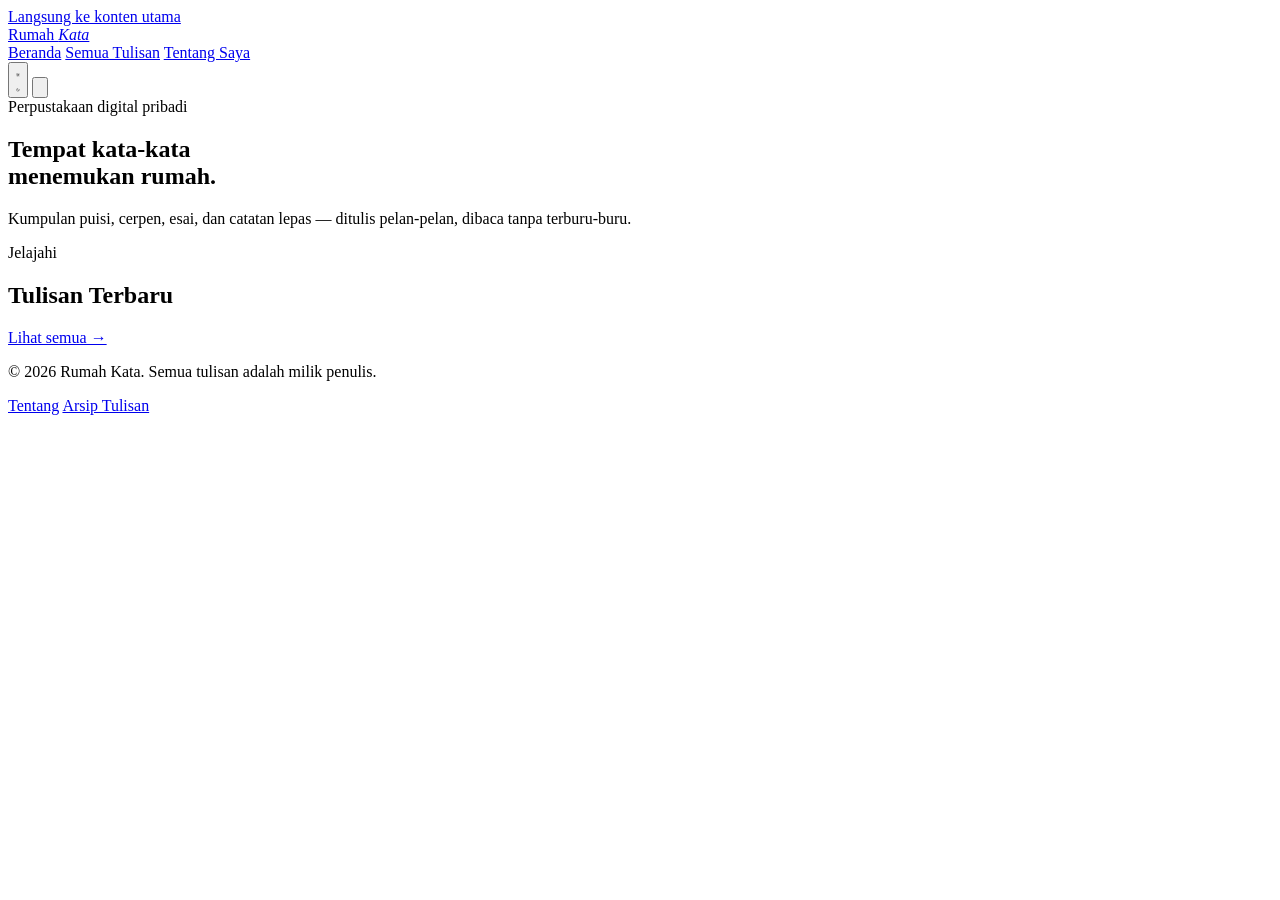
==== index.html @ af48ed01 "Add files via upload" ====
<!DOCTYPE html>
<html lang="id">
<head>
<meta charset="UTF-8" />
<meta name="viewport" content="width=device-width, initial-scale=1.0" />
<title>Rumah Kata — Tempat kata-kata menemukan rumah</title>
<meta name="description" content="Perpustakaan digital pribadi berisi puisi, cerpen, esai, opini, dan catatan lepas. Tempat yang tenang untuk membaca dan menyimpan tulisan." />
<link rel="canonical" href="https://rumahkata.example.com/index.html" />

<!-- Open Graph -->
<meta property="og:type" content="website" />
<meta property="og:title" content="Rumah Kata — Tempat kata-kata menemukan rumah" />
<meta property="og:description" content="Perpustakaan digital pribadi berisi puisi, cerpen, esai, opini, dan catatan lepas." />
<meta property="og:url" content="https://rumahkata.example.com/index.html" />
<meta property="og:image" content="images/og-cover.jpg" />

<!-- Twitter Card -->
<meta name="twitter:card" content="summary_large_image" />
<meta name="twitter:title" content="Rumah Kata — Tempat kata-kata menemukan rumah" />
<meta name="twitter:description" content="Perpustakaan digital pribadi berisi puisi, cerpen, esai, opini, dan catatan lepas." />
<meta name="twitter:image" content="images/og-cover.jpg" />

<link rel="icon" href="data:image/svg+xml,<svg xmlns=%22http://www.w3.org/2000/svg%22 viewBox=%220 0 100 100%22><text y=%22.9em%22 font-size=%2290%22>🏡</text></svg>" />

<link rel="preconnect" href="https://fonts.googleapis.com" />
<link rel="preconnect" href="https://fonts.gstatic.com" crossorigin />
<link href="https://fonts.googleapis.com/css2?family=Playfair+Display:wght@500;600;700&family=Inter:wght@400;500;600&display=swap" rel="stylesheet" />

<link rel="stylesheet" href="css/style.css" />
<link rel="stylesheet" href="css/responsive.css" />
</head>
<body>
<a class="skip-link" href="#main-content">Langsung ke konten utama</a>

<header class="site-header">
  <div class="header-inner">
    <a class="brand" href="index.html">
      <span class="brand-mark">Rumah <em>Kata</em></span>
    </a>

    <nav class="main-nav" data-main-nav aria-label="Navigasi utama">
      <a href="index.html" aria-current="page">Beranda</a>
      <a href="posts.html">Semua Tulisan</a>
      <a href="about.html">Tentang Saya</a>
    </nav>

    <div class="header-actions">
      <button class="theme-toggle" data-theme-toggle type="button" aria-label="Ganti mode terang/gelap">
        <svg class="icon-sun" viewBox="0 0 24 24" fill="none" stroke="currentColor" stroke-width="2" stroke-linecap="round"><circle cx="12" cy="12" r="4"/><path d="M12 2v2M12 20v2M4.93 4.93l1.41 1.41M17.66 17.66l1.41 1.41M2 12h2M20 12h2M6.34 17.66l-1.41 1.41M19.07 4.93l-1.41 1.41"/></svg>
        <svg class="icon-moon" viewBox="0 0 24 24" fill="none" stroke="currentColor" stroke-width="2" stroke-linecap="round" stroke-linejoin="round"><path d="M21 12.79A9 9 0 1 1 11.21 3 7 7 0 0 0 21 12.79z"/></svg>
      </button>
      <button class="nav-toggle" data-nav-toggle type="button" aria-label="Buka menu" aria-expanded="false" aria-controls="main-nav">
        <svg viewBox="0 0 24 24" fill="none" stroke="currentColor" stroke-width="2" stroke-linecap="round"><path d="M3 6h18M3 12h18M3 18h18"/></svg>
      </button>
    </div>
  </div>
</header>

<main id="main-content">
  <section class="hero">
    <div class="container">
      <span class="hero-eyebrow">Perpustakaan digital pribadi</span>
      <h1>Tempat kata-kata<br />menemukan <span class="accent-word">rumah</span>.</h1>
      <p class="hero-tagline">Kumpulan puisi, cerpen, esai, dan catatan lepas — ditulis pelan-pelan, dibaca tanpa terburu-buru.</p>
      <div class="hero-scroll-cue" aria-hidden="true">
        <span>Jelajahi</span>
        <span class="line"></span>
      </div>
    </div>
  </section>

  <section class="container">
    <div class="section-heading">
      <h2>Tulisan Terbaru</h2>
      <a class="view-all" href="posts.html">Lihat semua &rarr;</a>
    </div>
    <div class="post-grid" data-latest-posts aria-live="polite">
      <!-- Diisi oleh app.js -->
    </div>
  </section>
</main>

<footer class="site-footer">
  <div class="container footer-inner">
    <p class="footer-note">&copy; 2026 Rumah Kata. Semua tulisan adalah milik penulis.</p>
    <div class="footer-links">
      <a href="about.html">Tentang</a>
      <a href="posts.html">Arsip Tulisan</a>
    </div>
  </div>
</footer>

<script src="js/darkmode.js"></script>
<script src="js/utils.js"></script>
<script src="js/app.js"></script>
</body>
</html>
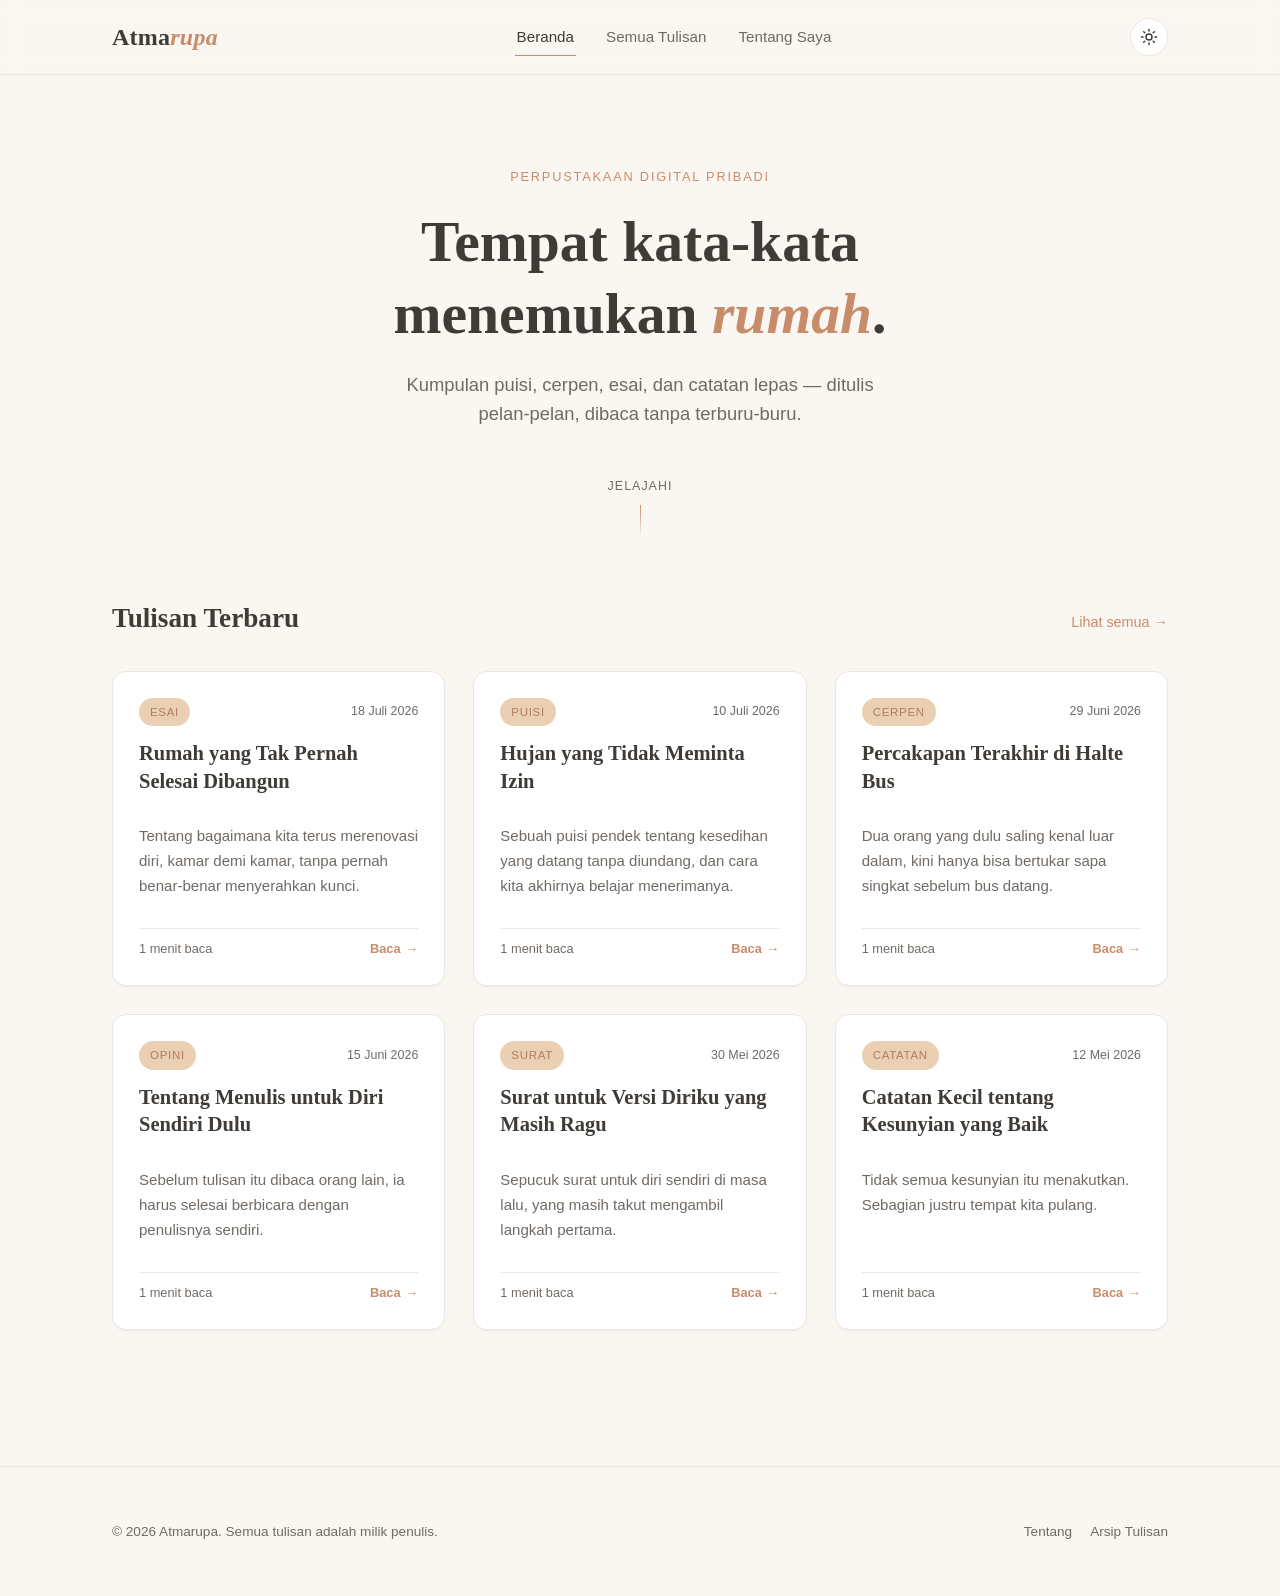
==== commit ea4ba220: "modified:   about.html 	modified:   article.html 	modified:   index.html 	modified:   posts.html" ====
--- a/index.html
+++ b/index.html
@@ -3,20 +3,20 @@
 <head>
 <meta charset="UTF-8" />
 <meta name="viewport" content="width=device-width, initial-scale=1.0" />
-<title>Rumah Kata — Tempat kata-kata menemukan rumah</title>
+<title>Atmarupa — Tempat kata-kata menemukan rumah</title>
 <meta name="description" content="Perpustakaan digital pribadi berisi puisi, cerpen, esai, opini, dan catatan lepas. Tempat yang tenang untuk membaca dan menyimpan tulisan." />
 <link rel="canonical" href="https://rumahkata.example.com/index.html" />
 
 <!-- Open Graph -->
 <meta property="og:type" content="website" />
-<meta property="og:title" content="Rumah Kata — Tempat kata-kata menemukan rumah" />
+<meta property="og:title" content="Atmarupa — Tempat kata-kata menemukan rumah" />
 <meta property="og:description" content="Perpustakaan digital pribadi berisi puisi, cerpen, esai, opini, dan catatan lepas." />
 <meta property="og:url" content="https://rumahkata.example.com/index.html" />
 <meta property="og:image" content="images/og-cover.jpg" />
 
 <!-- Twitter Card -->
 <meta name="twitter:card" content="summary_large_image" />
-<meta name="twitter:title" content="Rumah Kata — Tempat kata-kata menemukan rumah" />
+<meta name="twitter:title" content="Atmarupa — Tempat kata-kata menemukan rumah" />
 <meta name="twitter:description" content="Perpustakaan digital pribadi berisi puisi, cerpen, esai, opini, dan catatan lepas." />
 <meta name="twitter:image" content="images/og-cover.jpg" />
 
@@ -35,7 +35,7 @@
 <header class="site-header">
   <div class="header-inner">
     <a class="brand" href="index.html">
-      <span class="brand-mark">Rumah <em>Kata</em></span>
+      <span class="brand-mark">Atma<em>rupa</em></span>
     </a>
 
     <nav class="main-nav" data-main-nav aria-label="Navigasi utama">
@@ -82,7 +82,7 @@
 
 <footer class="site-footer">
   <div class="container footer-inner">
-    <p class="footer-note">&copy; 2026 Rumah Kata. Semua tulisan adalah milik penulis.</p>
+    <p class="footer-note">&copy; 2026 Atmarupa. Semua tulisan adalah milik penulis.</p>
     <div class="footer-links">
       <a href="about.html">Tentang</a>
       <a href="posts.html">Arsip Tulisan</a>
--- a/css/style.css
+++ b/css/style.css
@@ -0,0 +1,746 @@
+/* ==========================================================================
+   Rumah Kata — Perpustakaan digital pribadi
+   style.css — variabel global, layout dasar, komponen bersama
+   ========================================================================== */
+
+:root {
+  /* Warna — Warm Pastel Minimalist */
+  --color-bg: #FAF7F2;
+  --color-card: #FFFFFF;
+  --color-primary: #C98C6B;
+  --color-secondary: #EBCFB2;
+  --color-accent: #B27A63;
+  --color-text: #3F3B37;
+  --color-text-secondary: #706A65;
+  --color-border: #ECE7E2;
+  --color-hover: #F5EFE9;
+  --color-shadow: rgba(63, 59, 55, 0.06);
+
+  /* Tipografi */
+  --font-heading: "Playfair Display", Georgia, serif;
+  --font-body: "Inter", -apple-system, BlinkMacSystemFont, sans-serif;
+
+  /* Skala & ritme */
+  --content-width: 1120px;
+  --reading-width: 680px;
+  --radius-sm: 8px;
+  --radius-md: 14px;
+  --radius-lg: 22px;
+  --transition: 220ms cubic-bezier(0.4, 0, 0.2, 1);
+
+  color-scheme: light;
+}
+
+[data-theme="dark"] {
+  --color-bg: #211E1B;
+  --color-card: #2A2622;
+  --color-primary: #E0A17E;
+  --color-secondary: #4A3F35;
+  --color-accent: #E0A17E;
+  --color-text: #F3EEE7;
+  --color-text-secondary: #B8AFA6;
+  --color-border: #3B352F;
+  --color-hover: #322C27;
+  --color-shadow: rgba(0, 0, 0, 0.25);
+  color-scheme: dark;
+}
+
+/* ---------- Reset dasar ---------- */
+*,
+*::before,
+*::after {
+  box-sizing: border-box;
+}
+
+html {
+  scroll-behavior: smooth;
+}
+
+body {
+  margin: 0;
+  background-color: var(--color-bg);
+  color: var(--color-text);
+  font-family: var(--font-body);
+  line-height: 1.6;
+  -webkit-font-smoothing: antialiased;
+  transition: background-color var(--transition), color var(--transition);
+}
+
+img {
+  max-width: 100%;
+  display: block;
+}
+
+a {
+  color: inherit;
+  text-decoration: none;
+}
+
+ul {
+  list-style: none;
+  margin: 0;
+  padding: 0;
+}
+
+button {
+  font-family: inherit;
+  cursor: pointer;
+}
+
+h1, h2, h3, h4 {
+  font-family: var(--font-heading);
+  font-weight: 600;
+  line-height: 1.25;
+  margin: 0;
+}
+
+/* ---------- Aksesibilitas ---------- */
+.skip-link {
+  position: absolute;
+  left: -999px;
+  top: 0;
+  background: var(--color-primary);
+  color: #fff;
+  padding: 10px 18px;
+  border-radius: 0 0 var(--radius-sm) 0;
+  z-index: 1000;
+}
+
+.skip-link:focus {
+  left: 0;
+}
+
+:focus-visible {
+  outline: 2px solid var(--color-accent);
+  outline-offset: 3px;
+  border-radius: 4px;
+}
+
+@media (prefers-reduced-motion: reduce) {
+  *, *::before, *::after {
+    animation-duration: 0.001ms !important;
+    animation-iteration-count: 1 !important;
+    transition-duration: 0.001ms !important;
+    scroll-behavior: auto !important;
+  }
+}
+
+.visually-hidden {
+  position: absolute;
+  width: 1px;
+  height: 1px;
+  overflow: hidden;
+  clip: rect(0 0 0 0);
+  white-space: nowrap;
+}
+
+/* ---------- Container ---------- */
+.container {
+  width: 100%;
+  max-width: var(--content-width);
+  margin: 0 auto;
+  padding: 0 32px;
+}
+
+/* ---------- Header ---------- */
+.site-header {
+  position: sticky;
+  top: 0;
+  z-index: 100;
+  background-color: color-mix(in srgb, var(--color-bg) 88%, transparent);
+  backdrop-filter: blur(10px);
+  border-bottom: 1px solid var(--color-border);
+}
+
+.header-inner {
+  display: flex;
+  align-items: center;
+  justify-content: space-between;
+  gap: 24px;
+  padding: 18px 32px;
+  max-width: var(--content-width);
+  margin: 0 auto;
+}
+
+.brand {
+  display: flex;
+  align-items: baseline;
+  gap: 10px;
+}
+
+.brand-mark {
+  font-family: var(--font-heading);
+  font-size: 1.5rem;
+  font-weight: 700;
+  color: var(--color-text);
+  letter-spacing: 0.01em;
+}
+
+.brand-mark em {
+  font-style: italic;
+  color: var(--color-primary);
+}
+
+.main-nav {
+  display: flex;
+  align-items: center;
+  gap: 28px;
+}
+
+.main-nav a {
+  font-size: 0.95rem;
+  color: var(--color-text-secondary);
+  position: relative;
+  padding: 4px 2px;
+  transition: color var(--transition);
+}
+
+.main-nav a::after {
+  content: "";
+  position: absolute;
+  left: 0;
+  bottom: -3px;
+  width: 0;
+  height: 1.5px;
+  background: var(--color-primary);
+  transition: width var(--transition);
+}
+
+.main-nav a:hover,
+.main-nav a[aria-current="page"] {
+  color: var(--color-text);
+}
+
+.main-nav a:hover::after,
+.main-nav a[aria-current="page"]::after {
+  width: 100%;
+}
+
+.header-actions {
+  display: flex;
+  align-items: center;
+  gap: 14px;
+}
+
+.nav-toggle {
+  display: none;
+  background: none;
+  border: none;
+  padding: 6px;
+  color: var(--color-text);
+}
+
+.nav-toggle svg {
+  width: 24px;
+  height: 24px;
+}
+
+/* Theme toggle */
+.theme-toggle {
+  display: inline-flex;
+  align-items: center;
+  justify-content: center;
+  width: 38px;
+  height: 38px;
+  border-radius: 50%;
+  border: 1px solid var(--color-border);
+  background: var(--color-card);
+  color: var(--color-text);
+  transition: background var(--transition), transform var(--transition);
+}
+
+.theme-toggle:hover {
+  background: var(--color-hover);
+  transform: rotate(12deg);
+}
+
+.theme-toggle svg {
+  width: 18px;
+  height: 18px;
+}
+
+.theme-toggle .icon-moon { display: none; }
+[data-theme="dark"] .theme-toggle .icon-sun { display: none; }
+[data-theme="dark"] .theme-toggle .icon-moon { display: block; }
+
+/* ---------- Hero ---------- */
+.hero {
+  padding: 88px 0 64px;
+  text-align: center;
+}
+
+.hero-eyebrow {
+  display: inline-block;
+  font-size: 0.8rem;
+  letter-spacing: 0.14em;
+  text-transform: uppercase;
+  color: var(--color-primary);
+  margin-bottom: 18px;
+}
+
+.hero h1 {
+  font-size: clamp(2.4rem, 5vw, 3.6rem);
+  max-width: 780px;
+  margin: 0 auto 20px;
+  color: var(--color-text);
+}
+
+.hero h1 .accent-word {
+  color: var(--color-primary);
+  font-style: italic;
+}
+
+.hero-tagline {
+  font-size: 1.15rem;
+  color: var(--color-text-secondary);
+  max-width: 520px;
+  margin: 0 auto;
+}
+
+.hero-scroll-cue {
+  margin-top: 48px;
+  display: inline-flex;
+  flex-direction: column;
+  align-items: center;
+  gap: 8px;
+  color: var(--color-text-secondary);
+  font-size: 0.78rem;
+  letter-spacing: 0.08em;
+  text-transform: uppercase;
+}
+
+.hero-scroll-cue .line {
+  width: 1px;
+  height: 32px;
+  background: linear-gradient(var(--color-primary), transparent);
+  animation: pulse-line 1.8s ease-in-out infinite;
+}
+
+@keyframes pulse-line {
+  0%, 100% { opacity: 0.3; }
+  50% { opacity: 1; }
+}
+
+/* ---------- Section headings ---------- */
+.section-heading {
+  display: flex;
+  align-items: baseline;
+  justify-content: space-between;
+  gap: 16px;
+  margin-bottom: 32px;
+}
+
+.section-heading h2 {
+  font-size: 1.7rem;
+}
+
+.section-heading .view-all {
+  font-size: 0.9rem;
+  color: var(--color-primary);
+  white-space: nowrap;
+  border-bottom: 1px solid transparent;
+  transition: border-color var(--transition);
+}
+
+.section-heading .view-all:hover {
+  border-color: var(--color-primary);
+}
+
+/* ---------- Post grid & cards ---------- */
+.post-grid {
+  display: grid;
+  grid-template-columns: repeat(auto-fill, minmax(300px, 1fr));
+  gap: 28px;
+  padding: 4px 0 96px;
+}
+
+.post-card {
+  background: var(--color-card);
+  border: 1px solid var(--color-border);
+  border-radius: var(--radius-md);
+  padding: 26px;
+  display: flex;
+  flex-direction: column;
+  gap: 14px;
+  box-shadow: 0 1px 2px var(--color-shadow);
+  transition: transform var(--transition), box-shadow var(--transition), border-color var(--transition);
+  opacity: 0;
+  transform: translateY(14px);
+  animation: fade-in-up 0.6s ease forwards;
+}
+
+@keyframes fade-in-up {
+  to {
+    opacity: 1;
+    transform: translateY(0);
+  }
+}
+
+.post-card:hover {
+  transform: translateY(-4px);
+  box-shadow: 0 14px 28px var(--color-shadow);
+  border-color: var(--color-secondary);
+}
+
+.post-card-top {
+  display: flex;
+  align-items: center;
+  justify-content: space-between;
+  gap: 10px;
+}
+
+.post-tag {
+  display: inline-block;
+  font-size: 0.72rem;
+  letter-spacing: 0.06em;
+  text-transform: uppercase;
+  color: var(--color-accent);
+  background: var(--color-secondary);
+  padding: 5px 11px;
+  border-radius: 100px;
+}
+
+[data-theme="dark"] .post-tag {
+  color: #211E1B;
+}
+
+.post-meta {
+  font-size: 0.78rem;
+  color: var(--color-text-secondary);
+}
+
+.post-card h3 {
+  font-size: 1.28rem;
+  line-height: 1.35;
+}
+
+.post-card h3 a {
+  transition: color var(--transition);
+}
+
+.post-card h3 a:hover {
+  color: var(--color-primary);
+}
+
+.post-excerpt {
+  color: var(--color-text-secondary);
+  font-size: 0.94rem;
+  line-height: 1.65;
+  flex-grow: 1;
+}
+
+.post-card-footer {
+  display: flex;
+  align-items: center;
+  justify-content: space-between;
+  font-size: 0.8rem;
+  color: var(--color-text-secondary);
+  padding-top: 10px;
+  border-top: 1px solid var(--color-border);
+}
+
+.read-link {
+  color: var(--color-primary);
+  font-weight: 600;
+  display: inline-flex;
+  align-items: center;
+  gap: 5px;
+  transition: gap var(--transition);
+}
+
+.post-card:hover .read-link {
+  gap: 9px;
+}
+
+/* ---------- Skeleton loading ---------- */
+.skeleton-card {
+  background: var(--color-card);
+  border: 1px solid var(--color-border);
+  border-radius: var(--radius-md);
+  padding: 26px;
+  display: flex;
+  flex-direction: column;
+  gap: 14px;
+}
+
+.skeleton-line {
+  height: 12px;
+  border-radius: 6px;
+  background: linear-gradient(90deg, var(--color-hover) 25%, var(--color-secondary) 50%, var(--color-hover) 75%);
+  background-size: 200% 100%;
+  animation: shimmer 1.4s infinite;
+}
+
+@keyframes shimmer {
+  0% { background-position: 200% 0; }
+  100% { background-position: -200% 0; }
+}
+
+.skeleton-line.tag { width: 70px; height: 20px; border-radius: 100px; }
+.skeleton-line.title { width: 90%; height: 20px; }
+.skeleton-line.title-2 { width: 60%; height: 20px; }
+.skeleton-line.excerpt { width: 100%; }
+.skeleton-line.excerpt-2 { width: 80%; }
+
+/* ---------- Controls: search + filter + sort ---------- */
+.controls-bar {
+  display: flex;
+  flex-wrap: wrap;
+  align-items: center;
+  gap: 16px;
+  justify-content: space-between;
+  padding: 40px 0 28px;
+  border-bottom: 1px solid var(--color-border);
+  margin-bottom: 36px;
+}
+
+.search-box {
+  position: relative;
+  flex: 1 1 280px;
+  max-width: 420px;
+}
+
+.search-box svg {
+  position: absolute;
+  left: 14px;
+  top: 50%;
+  transform: translateY(-50%);
+  width: 17px;
+  height: 17px;
+  color: var(--color-text-secondary);
+  pointer-events: none;
+}
+
+.search-box input {
+  width: 100%;
+  padding: 11px 16px 11px 40px;
+  border-radius: 100px;
+  border: 1px solid var(--color-border);
+  background: var(--color-card);
+  color: var(--color-text);
+  font-family: var(--font-body);
+  font-size: 0.92rem;
+  transition: border-color var(--transition), box-shadow var(--transition);
+}
+
+.search-box input:focus {
+  border-color: var(--color-primary);
+  box-shadow: 0 0 0 3px color-mix(in srgb, var(--color-primary) 18%, transparent);
+  outline: none;
+}
+
+.sort-select {
+  padding: 10px 14px;
+  border-radius: 100px;
+  border: 1px solid var(--color-border);
+  background: var(--color-card);
+  color: var(--color-text);
+  font-family: var(--font-body);
+  font-size: 0.88rem;
+}
+
+.filter-row {
+  display: flex;
+  flex-wrap: wrap;
+  gap: 9px;
+  padding-bottom: 8px;
+}
+
+.filter-chip {
+  padding: 7px 16px;
+  border-radius: 100px;
+  border: 1px solid var(--color-border);
+  background: var(--color-card);
+  color: var(--color-text-secondary);
+  font-size: 0.84rem;
+  transition: all var(--transition);
+}
+
+.filter-chip:hover {
+  border-color: var(--color-primary);
+  color: var(--color-text);
+}
+
+.filter-chip[aria-pressed="true"] {
+  background: var(--color-primary);
+  border-color: var(--color-primary);
+  color: #fff;
+}
+
+.no-results {
+  text-align: center;
+  padding: 70px 20px;
+  color: var(--color-text-secondary);
+}
+
+.no-results h3 {
+  color: var(--color-text);
+  margin-bottom: 10px;
+}
+
+/* ---------- Buttons ---------- */
+.btn {
+  display: inline-flex;
+  align-items: center;
+  gap: 8px;
+  padding: 12px 24px;
+  border-radius: 100px;
+  font-size: 0.92rem;
+  font-weight: 600;
+  border: 1px solid transparent;
+  transition: transform var(--transition), background var(--transition), box-shadow var(--transition);
+}
+
+.btn-primary {
+  background: var(--color-primary);
+  color: #fff;
+}
+
+.btn-primary:hover {
+  background: var(--color-accent);
+  transform: translateY(-2px);
+  box-shadow: 0 10px 20px color-mix(in srgb, var(--color-primary) 30%, transparent);
+}
+
+.btn-ghost {
+  background: transparent;
+  border-color: var(--color-border);
+  color: var(--color-text);
+}
+
+.btn-ghost:hover {
+  background: var(--color-hover);
+  border-color: var(--color-primary);
+}
+
+/* ---------- About page ---------- */
+.about-section {
+  padding: 72px 0 100px;
+}
+
+.about-grid {
+  display: grid;
+  grid-template-columns: 260px 1fr;
+  gap: 56px;
+  align-items: start;
+}
+
+.about-photo {
+  width: 100%;
+  aspect-ratio: 1;
+  border-radius: var(--radius-lg);
+  overflow: hidden;
+  border: 1px solid var(--color-border);
+  background: var(--color-secondary);
+}
+
+.about-photo img {
+  width: 100%;
+  height: 100%;
+  object-fit: cover;
+}
+
+.about-content h1 {
+  font-size: 2.4rem;
+  margin-bottom: 6px;
+}
+
+.about-role {
+  color: var(--color-primary);
+  font-size: 0.95rem;
+  margin-bottom: 24px;
+  display: block;
+}
+
+.about-content p {
+  color: var(--color-text-secondary);
+  font-size: 1.02rem;
+  line-height: 1.8;
+  margin: 0 0 18px;
+  max-width: 560px;
+}
+
+.about-links {
+  display: flex;
+  flex-wrap: wrap;
+  gap: 12px;
+  margin-top: 28px;
+}
+
+.about-links a {
+  display: inline-flex;
+  align-items: center;
+  gap: 8px;
+  padding: 10px 18px;
+  border: 1px solid var(--color-border);
+  border-radius: 100px;
+  font-size: 0.88rem;
+  transition: all var(--transition);
+}
+
+.about-links a:hover {
+  border-color: var(--color-primary);
+  background: var(--color-hover);
+  transform: translateY(-2px);
+}
+
+.about-links svg {
+  width: 16px;
+  height: 16px;
+}
+
+/* ---------- Footer ---------- */
+.site-footer {
+  border-top: 1px solid var(--color-border);
+  padding: 40px 0;
+  margin-top: 40px;
+}
+
+.footer-inner {
+  display: flex;
+  align-items: center;
+  justify-content: space-between;
+  flex-wrap: wrap;
+  gap: 14px;
+}
+
+.footer-note {
+  color: var(--color-text-secondary);
+  font-size: 0.85rem;
+}
+
+.footer-links {
+  display: flex;
+  gap: 18px;
+}
+
+.footer-links a {
+  font-size: 0.85rem;
+  color: var(--color-text-secondary);
+  transition: color var(--transition);
+}
+
+.footer-links a:hover {
+  color: var(--color-primary);
+}
+
+/* ---------- Utility ---------- */
+.page-header {
+  padding: 56px 0 8px;
+}
+
+.page-header h1 {
+  font-size: clamp(1.9rem, 4vw, 2.6rem);
+  margin-bottom: 10px;
+}
+
+.page-header p {
+  color: var(--color-text-secondary);
+  max-width: 560px;
+}
+
+.loading-indicator {
+  text-align: center;
+  padding: 60px 0;
+  color: var(--color-text-secondary);
+}
--- a/css/responsive.css
+++ b/css/responsive.css
@@ -0,0 +1,105 @@
+/* ==========================================================================
+   responsive.css — penyesuaian tablet & mobile
+   ========================================================================== */
+
+/* Tablet */
+@media (max-width: 900px) {
+  .about-grid {
+    grid-template-columns: 180px 1fr;
+    gap: 32px;
+  }
+
+  .post-grid {
+    grid-template-columns: repeat(auto-fill, minmax(260px, 1fr));
+  }
+}
+
+/* Mobile nav */
+@media (max-width: 720px) {
+  .header-inner {
+    padding: 16px 20px;
+  }
+
+  .nav-toggle {
+    display: inline-flex;
+    align-items: center;
+  }
+
+  .main-nav {
+    position: fixed;
+    inset: 64px 0 0 0;
+    height: calc(100vh - 64px);
+    background: var(--color-bg);
+    flex-direction: column;
+    align-items: flex-start;
+    padding: 28px 28px;
+    gap: 22px;
+    transform: translateX(100%);
+    transition: transform var(--transition);
+    z-index: 99;
+    border-top: 1px solid var(--color-border);
+  }
+
+  .main-nav.open {
+    transform: translateX(0);
+  }
+
+  .main-nav a {
+    font-size: 1.1rem;
+  }
+
+  .container {
+    padding: 0 20px;
+  }
+
+  .hero {
+    padding: 56px 0 44px;
+  }
+
+  .post-grid {
+    grid-template-columns: 1fr;
+    padding-bottom: 64px;
+  }
+
+  .about-grid {
+    grid-template-columns: 1fr;
+  }
+
+  .about-photo {
+    max-width: 200px;
+  }
+
+  .article-nav {
+    grid-template-columns: 1fr;
+  }
+
+  .article-nav-link.next {
+    text-align: left;
+    align-items: flex-start;
+  }
+
+  .controls-bar {
+    flex-direction: column;
+    align-items: stretch;
+  }
+
+  .search-box {
+    max-width: none;
+  }
+
+  .footer-inner {
+    flex-direction: column;
+    align-items: flex-start;
+  }
+}
+
+@media (max-width: 480px) {
+  .article-body {
+    font-size: 1.04rem;
+  }
+
+  .article-share-bar {
+    flex-direction: column;
+    align-items: stretch;
+  }
+}
